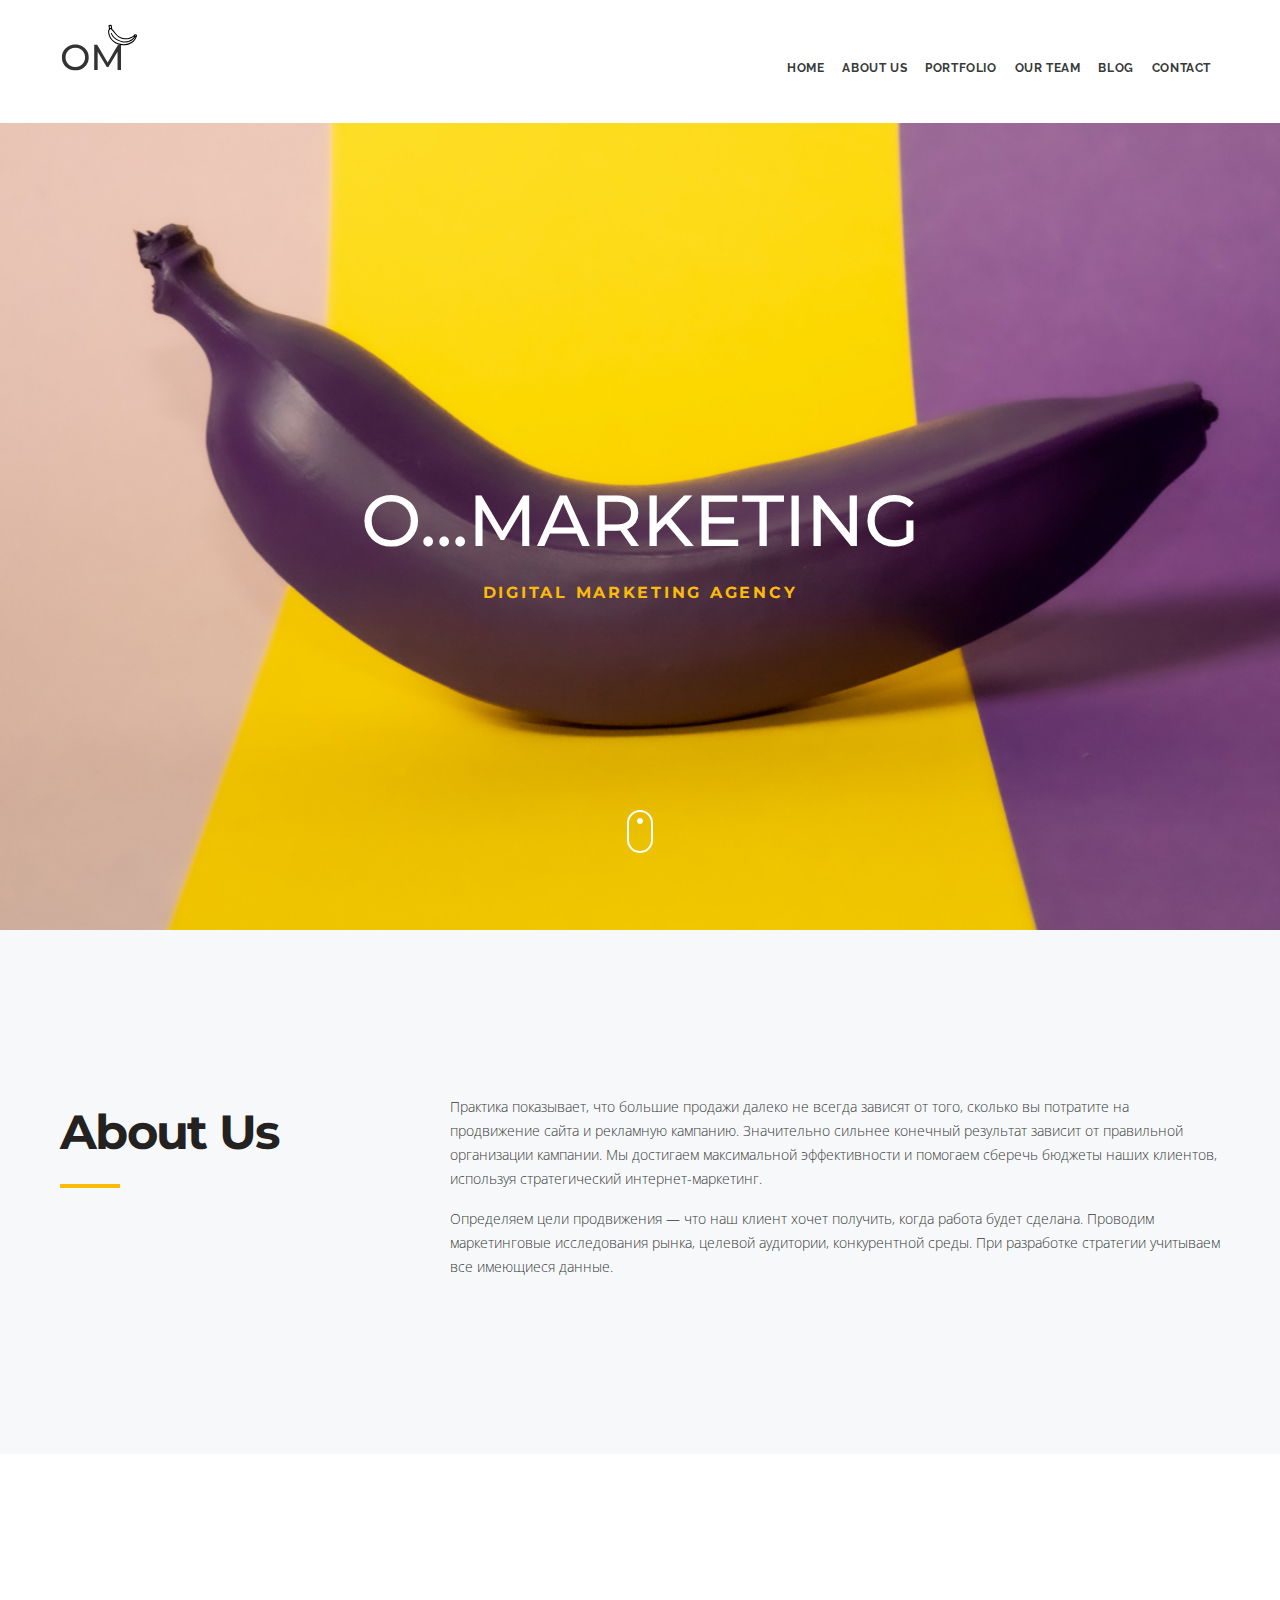
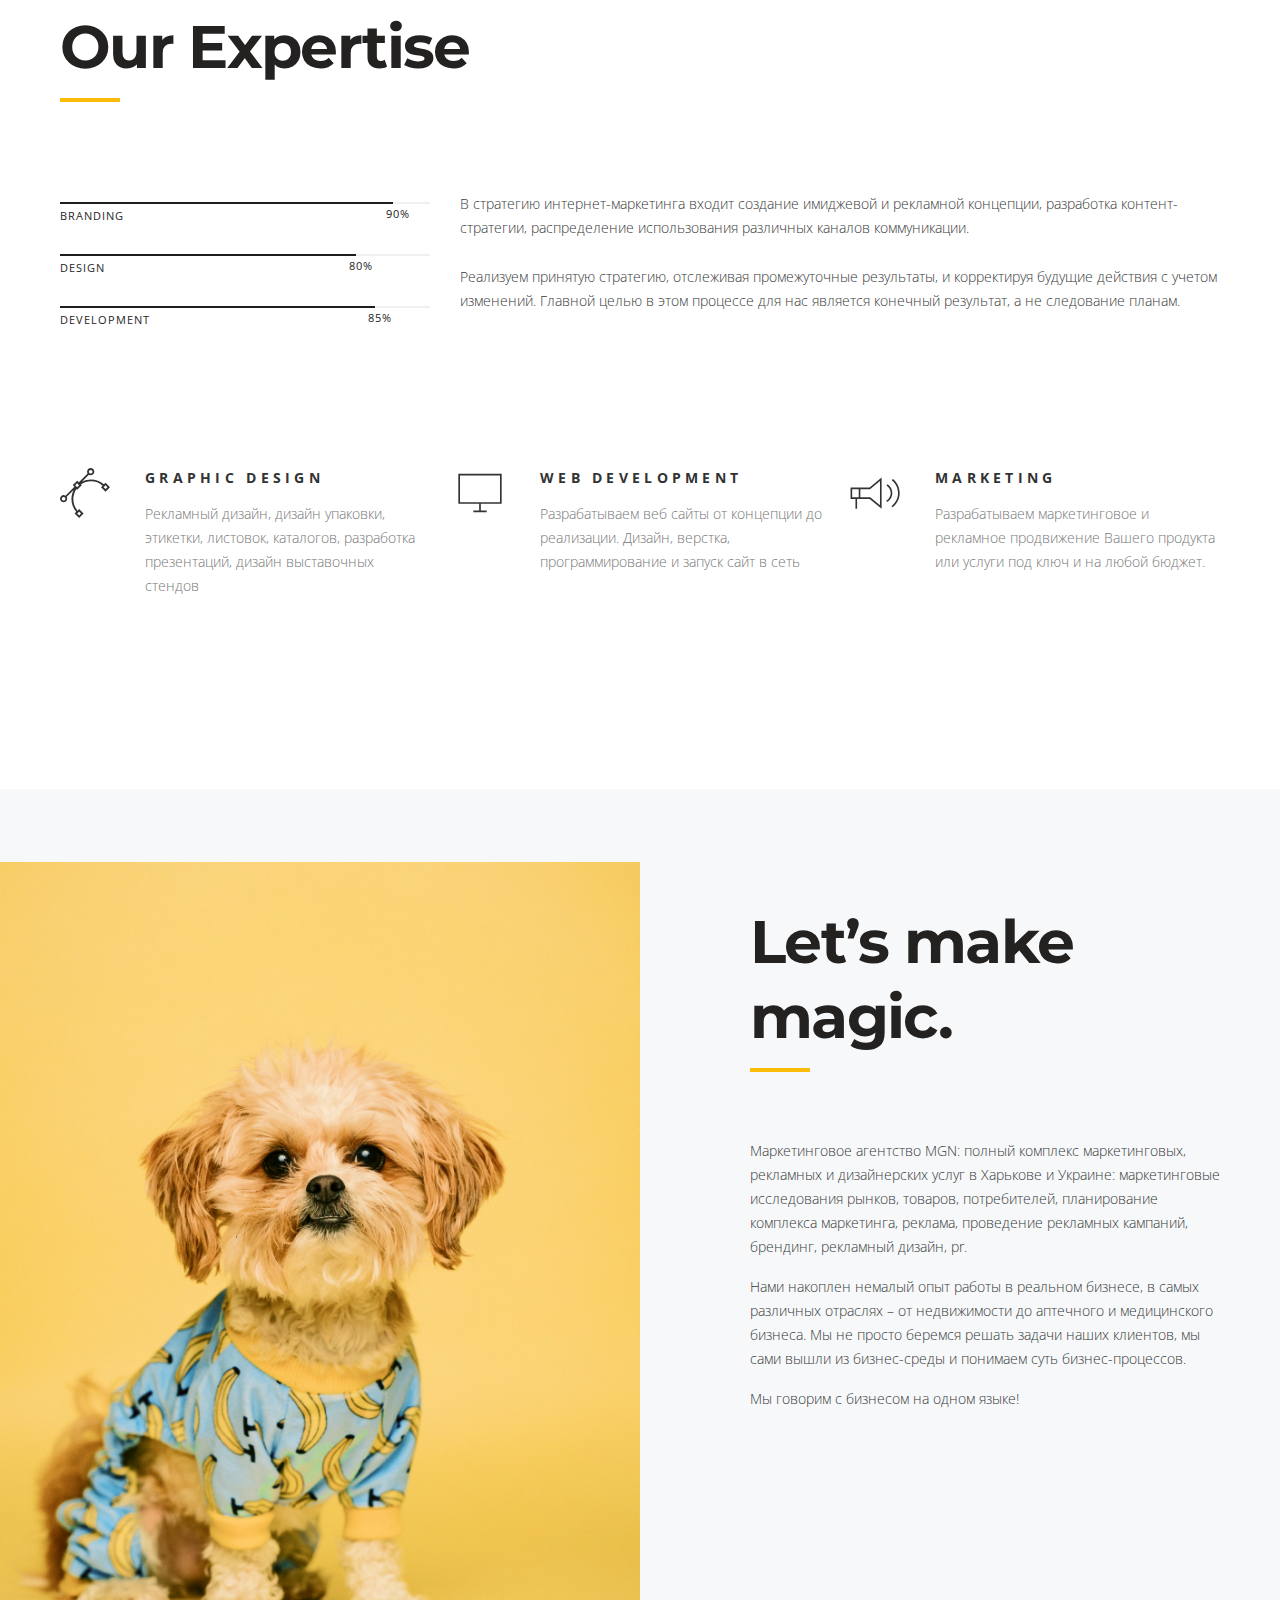
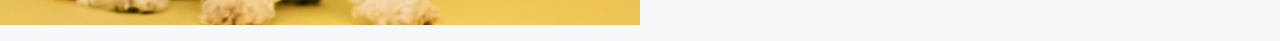
==== marketing/index.html @ 7a4dc0be "Marketing" ====
<!DOCTYPE html>
<html lang="ru">

<head>
    <meta charset="UTF-8">
    <meta name="viewport" content="width=device-width, initial-scale=1.0">
    <title>Marketing</title>
    <link rel="preconnect" href="https://fonts.gstatic.com">
    <link
        href="https://fonts.googleapis.com/css2?family=Merriweather:ital,wght@1,300&family=Montserrat:wght@500;700&family=Open+Sans:wght@300;400&family=Raleway:wght@700&display=swap"
        rel="stylesheet">
    <link rel="stylesheet" href="css/my_reset.css">
    <link rel="stylesheet" href="css/style.css">
</head>

<body>

    <header class="header">
        <div class="header__top">
            <div class="container">
                <div class="header__top-inner">
                    <a class="logo" href="#">
                        <img class="logo__img" src="images/logo.svg" alt="Логотип">
                    </a>
                    <nav class="menu">
                        <ul class="menu__list">
                            <li class="menu__list-item">
                                <a class="menu__list-link" href="#">
                                    HOME
                                </a>
                            </li>
                            <li class="menu__list-item">
                                <a class="menu__list-link" href="#">
                                    ABOUT US
                                </a>
                            </li>
                            <li class="menu__list-item">
                                <a class="menu__list-link" href="#">
                                    PORTFOLIO
                                </a>
                            </li>
                            <li class="menu__list-item">
                                <a class="menu__list-link" href="#">
                                    OUR TEAM
                                </a>
                            </li>
                            <li class="menu__list-item">
                                <a class="menu__list-link" href="#">
                                    BLOG
                                </a>
                            </li>
                            <li class="menu__list-item">
                                <a class="menu__list-link" href="#">
                                    CONTACT
                                </a>
                            </li>
                        </ul>
                    </nav>
                </div>
            </div>
        </div>
        <div class="header__content">
            <div class="container">
                <div class="header__content-inner">
                    <h1 class="header__title">
                        O...MARKETING
                    </h1>
                    <h4 class="header__subtitle">
                        DIGITAL MARKETING AGENCY
                    </h4>
                    <a class="header__icon" href="#">
                        <img src="images/mouse.svg" alt="mouse icon">
                    </a>
                </div>
            </div>
        </div>
    </header>

    <section class="about">
        <div class="container">
            <div class="about__inner">
                <h2 class="about__title title">About Us</h2>
                <div class="about__text">
                    <p>
                        Практика показывает, что большие продажи далеко не всегда зависят от того, сколько вы потратите
                        на продвижение сайта и рекламную кампанию. Значительно сильнее конечный результат зависит от
                        правильной организации кампании. Мы достигаем максимальной эффективности и помогаем сберечь
                        бюджеты наших клиентов, используя стратегический интернет-маркетинг.
                    </p>
                    <p>
                        Определяем цели продвижения — что наш клиент хочет получить, когда работа будет сделана.
                        Проводим маркетинговые исследования рынка, целевой аудитории, конкурентной среды. При разработке
                        стратегии учитываем все имеющиеся данные.
                    </p>
                </div>
            </div>
        </div>
    </section>


    <section class="expertise">
        <div class="container">
            <h2 class="title expertise__title">Our Expertise</h2>
            <div class="expertise__inner">
                <div class="expertise__info">
                    <div class="expertise__info-item">
                        BRANDING
                        <span style="width: calc(100% - 90%);">90%</span>
                    </div>
                    <div class="expertise__info-item">
                        DESIGN
                        <span style="width: calc(100% - 80%);">80%</span>
                    </div>
                    <div class="expertise__info-item">
                        DEVELOPMENT
                        <span style="width: calc(100% - 85%);">85%</span>
                    </div>
                </div>
                <div class="expertise__text">
                    <p>
                        В стратегию интернет-маркетинга входит создание имиджевой и рекламной концепции, разработка
                        контент-стратегии, распределение использования различных каналов коммуникации.
                    </p>
                    <p>
                        Реализуем принятую стратегию, отслеживая промежуточные результаты, и корректируя будущие
                        действия с учетом изменений. Главной целью в этом процессе для нас является конечный результат,
                        а не следование планам.
                    </p>
                </div>
            </div>

            <div class="expertise__items">
                <div class="expertise__item expertise__item--shape">
                    <h4 class="expertise__item-title">
                        GRAPHIC DESIGN
                    </h4>
                    <p class="expertise__item-text">
                        Рекламный дизайн, дизайн упаковки, этикетки, листовок, каталогов, разработка презентаций, дизайн
                        выставочных стендов
                    </p>
                </div>
                <div class="expertise__item expertise__item--monitor">
                    <h4 class="expertise__item-title">
                        WEB DEVELOPMENT
                    </h4>
                    <p class="expertise__item-text">
                        Разрабатываем веб сайты от концепции до реализации. Дизайн, верстка, программирование и запуск
                        сайт в сеть
                    </p>
                </div>
                <div class="expertise__item expertise__item--speaker">
                    <h4 class="expertise__item-title">
                        MARKETING
                    </h4>
                    <p class="expertise__item-text">
                        Разрабатываем маркетинговое и рекламное продвижение Вашего продукта или услуги под ключ и на
                        любой бюджет.
                    </p>
                </div>
            </div>
        </div>
    </section>

    <section class="magic">
        <div class="container">
            <div class="magic__inner">
                <h2 class="title magic__title">Let’s make magic.</h2>
                <div class="magic__text">
                    <p>
                        Маркетинговое агентство MGN: полный комплекс маркетинговых, рекламных и дизайнерских услуг в
                        Харькове и Украине: маркетинговые исследования рынков, товаров, потребителей, планирование
                        комплекса маркетинга, реклама, проведение рекламных кампаний, брендинг, рекламный дизайн, pr.

                    </p>
                    <p>
                        Нами накоплен немалый опыт работы в реальном бизнесе, в самых различных отраслях – от
                        недвижимости до аптечного и медицинского бизнеса. Мы не просто беремся решать задачи наших
                        клиентов, мы сами вышли из бизнес-среды и понимаем суть бизнес-процессов.
                    </p>
                    <p>
                        Мы говорим с бизнесом на одном языке!
                    </p>
                </div>
            </div>
        </div>
    </section>

    <script src="js/main.js"></script>
</body>

</html>
---- marketing/css/style.css ----
body {
    /* font-family: 'Merriweather', serif;
    font-family: 'Montserrat', sans-serif; */
    /* font-family: 'Raleway', sans-serif; */
    font-family: 'Open Sans', sans-serif;
    font-weight: 300;
    font-size: 14px;
    line-height: 24px;
    font-style: normal;
    color: #373A39;

}

.container {
    max-width: 1190px;
    padding: 15px;
    margin: 0 auto;
}

.title {
    font-family: 'Montserrat', sans-serif;
    font-size: 60px;
    line-height: 75px;
    font-weight: 700;
    letter-spacing: -1.65px;
    color: #242121;
    padding-bottom: 18px;
    align-self: flex-start;
    position: relative;
}

.title:after {
    content: "";
    position: absolute;
    width: 60px;
    height: 4px;
    background-color: #fcbb08;
    bottom: 0;
    left: 0;
}

.header__top-inner {
    display: flex;
    justify-content: space-between;
    align-items: flex-end;
    padding-bottom: 29px;
}

.menu__list {
    display: flex;
}

.menu__list-link+.menu__list-link {
    margin-left: 32px;
}

.menu__list-link {
    padding: 0 9px 9px;
    font-size: 12px;
    line-height: 14px;
    font-weight: 700;
    letter-spacing: 0.6px;
    text-transform: uppercase;
    text-decoration: none;
    color: #373A39;
    font-family: 'Raleway', sans-serif;
    border-bottom: 1px solid transparent;
    transition: border 0.5s linear;
}

.menu__list-link:hover {
    border-bottom: 1px solid #FCBB08;
}

.header__content {
    background-image: url('../images/header-bg.jpg');
    background-repeat: no-repeat;
    background-position: center;
    background-size: cover;
}

.header__content-inner {
    display: flex;
    flex-direction: column;
    align-items: center;
    justify-content: space-between;
    min-height: calc(100vh - 123px);
}

.header__title {
    margin-top: auto;
    font-family: 'Montserrat', sans-serif;
    font-weight: 500;
    font-size: 72px;
    line-height: 88px;
    color: #fff;
    margin-bottom: 19px;
    padding-top: 130px;
}

.header__subtitle {
    margin-bottom: auto;
    font-family: 'Montserrat', sans-serif;
    font-weight: 700;
    font-size: 16px;
    line-height: 20px;
    letter-spacing: 2.74px;
    color: #FCBB08;
}

.header__icon {
    margin-bottom: 62px;
}

.about {
    background-color: #F6F8FA;
    padding: 150px 0 144px;
}

.about__title {
    font-size: 48px;
}

.about__inner {
    display: flex;
    justify-content: space-between;
}

.abot__text,
p {
    max-width: 770px;
    margin-bottom: 16px;
}

.expertise {
    padding: 140px 0 160px;
}

.expertise__title {
    margin-bottom: 90px;
}

.expertise__inner {
    display: flex;
    margin-bottom: 110px;
}

.expertise__info {
    width: 370px;
    margin-right: 30px;
    flex: none;
    margin-top: 10px;
}

.expertise__info-item {
    border-top: 2px solid #1d1d1d;
    padding: 2px 0 28px;
    text-transform: uppercase;
    font-weight: 400;
    font-size: 11px;
    line-height: 20px;
    letter-spacing: 1px;
    color: #1d1d1d;
    position: relative;
}

.expertise__info-item span {
    display: block;
    position: absolute;
    right: 0;
    top: 0;
    margin-right: 7px;
}

.expertise__info-item span:before {
    content: '';
    position: absolute;
    height: 2px;
    background-color: #f0f0f0;
    right: -7px;
    top: -2px;
    width: 100%;
}

.expertise__text p {
    margin-bottom: 25px;
}

.expertise__items {
    display: flex;
    justify-content: space-between;
}

.expertise__item {
    width: 370px;
    padding-left: 85px;
    position: relative;
}

.expertise__item::before {
    content: '';
    position: absolute;
    top: 0;
    left: 0;
    width: 50px;
    height: 50px;
}

.expertise__item-title {
    line-height: 20px;
    letter-spacing: 4.29px;
    color: #333;
    font-weight: 700;
    text-transform: uppercase;
    margin-bottom: 14px;
}

.expertise__item-text {
    color: #777777;
}

.expertise__item--shape:before {
    background-image: url('../images/shape.svg');
}

.expertise__item--monitor:before {
    background-image: url('../images/monitor.svg');
}

.expertise__item--speaker:before {
    background-image: url('../images/speaker.svg');
}

.magic {
    background-color: #f6f8fa;
    background-image: url('../images/magic.jpg');
    background-repeat: no-repeat;
    background-size: 50%;
    background-position: left 82%;
}

.magic__inner {
    max-width: 470px;
    margin-left: auto;
    padding: 100px 0 190px;
}

.magic__title {
    margin-bottom: 67px;
}

.magic__text {
    margin-bottom: 25px;
}
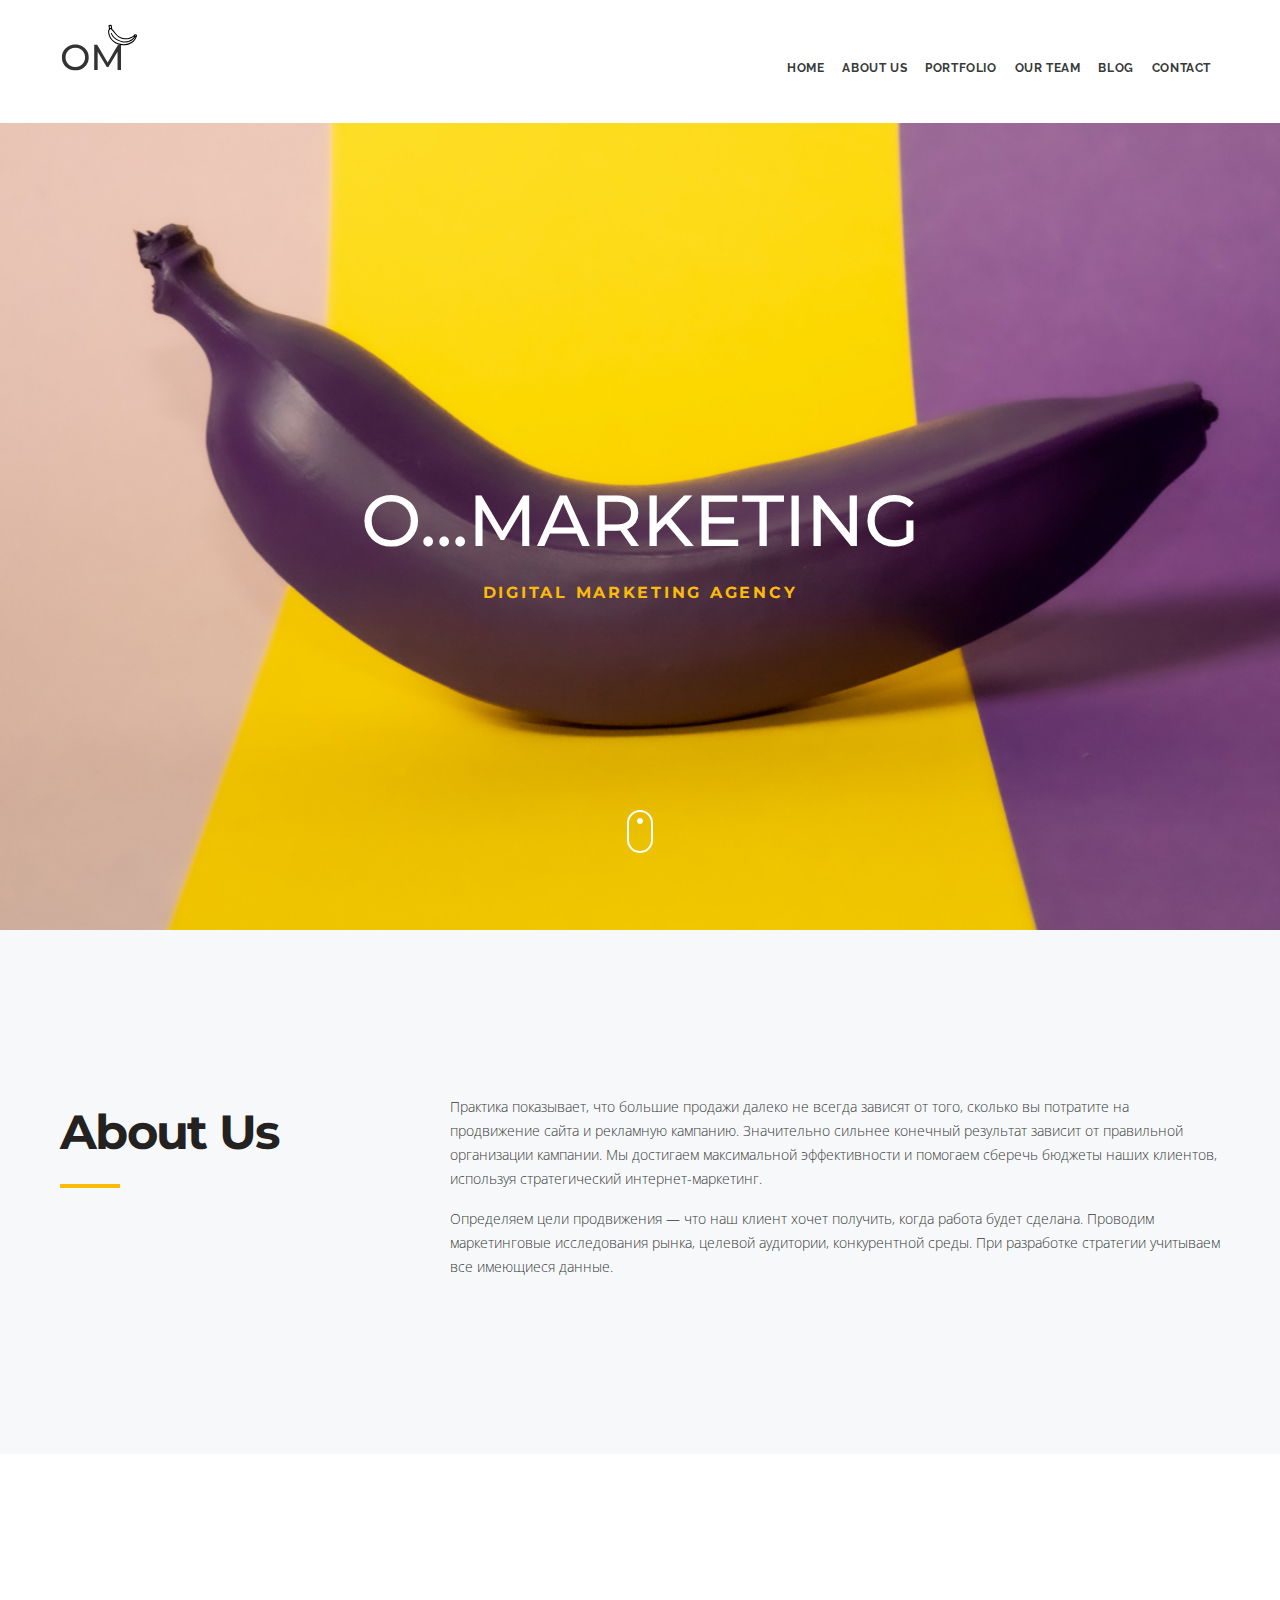
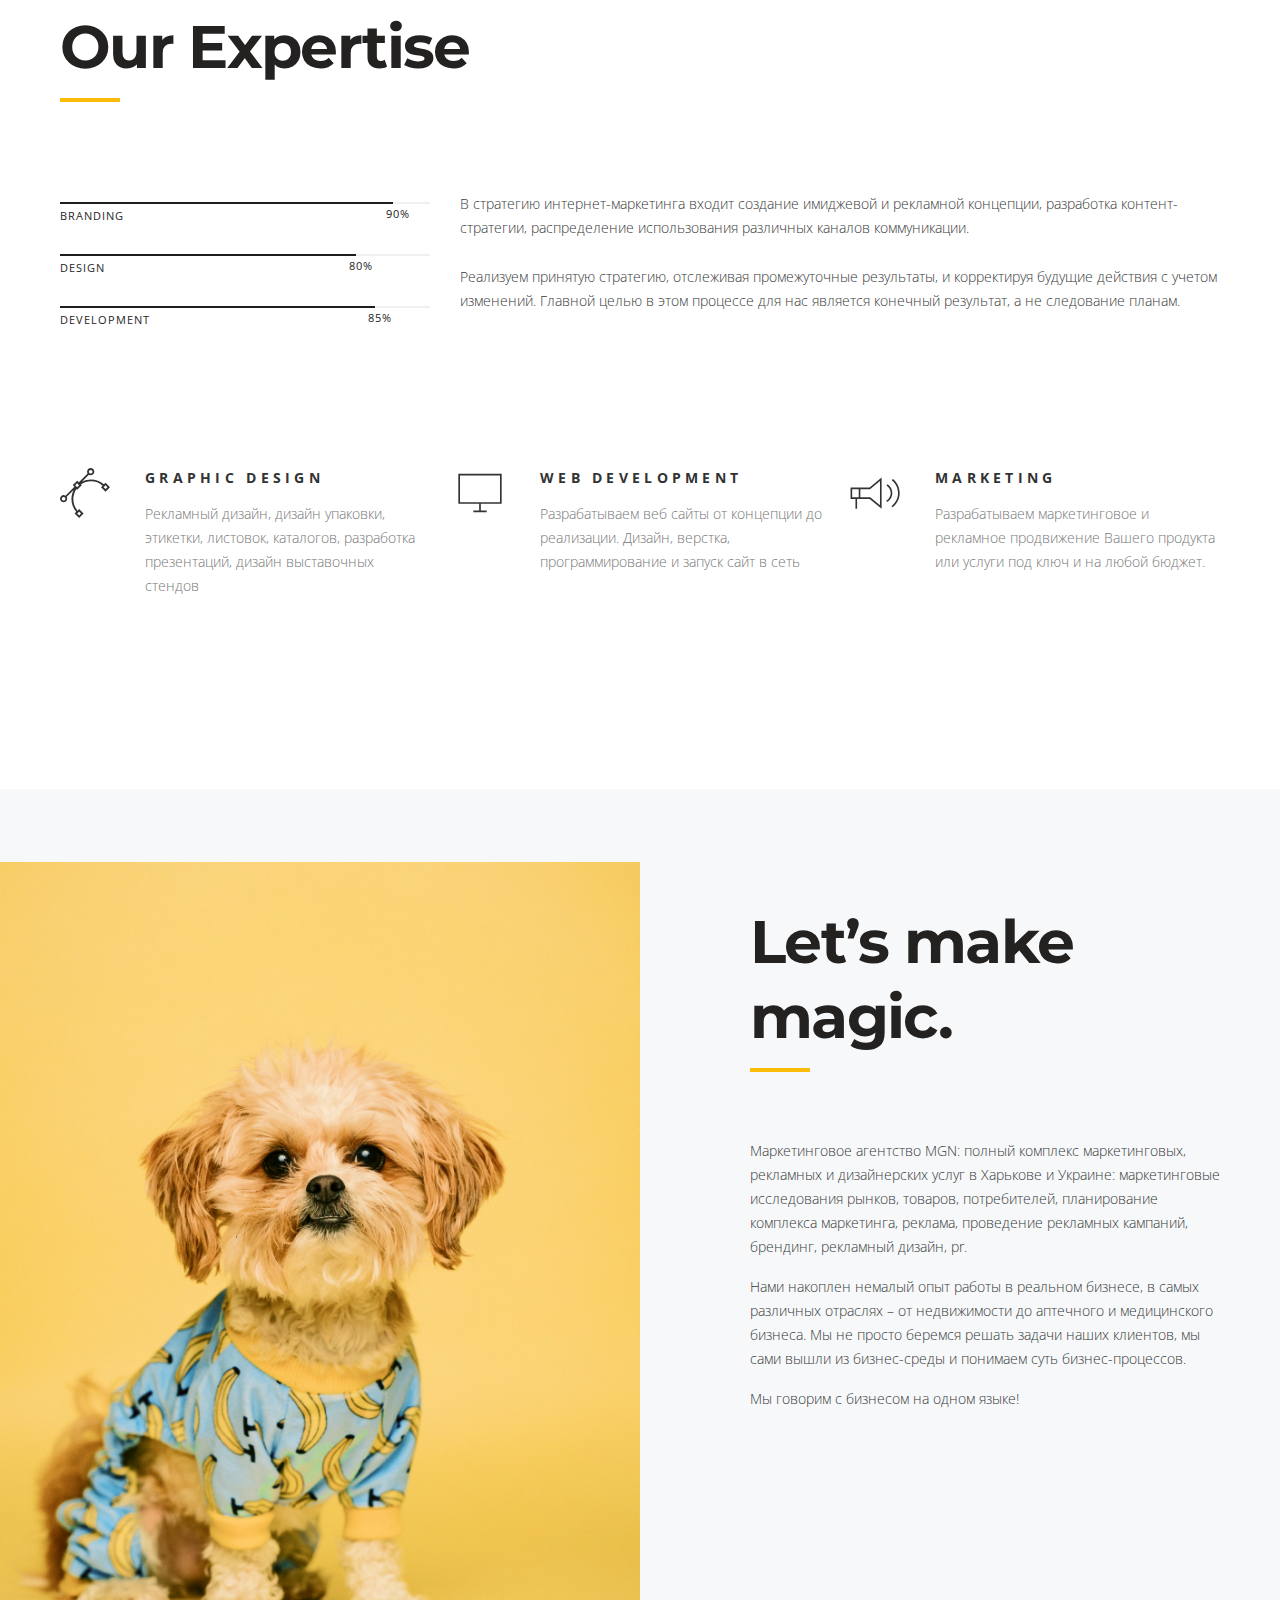
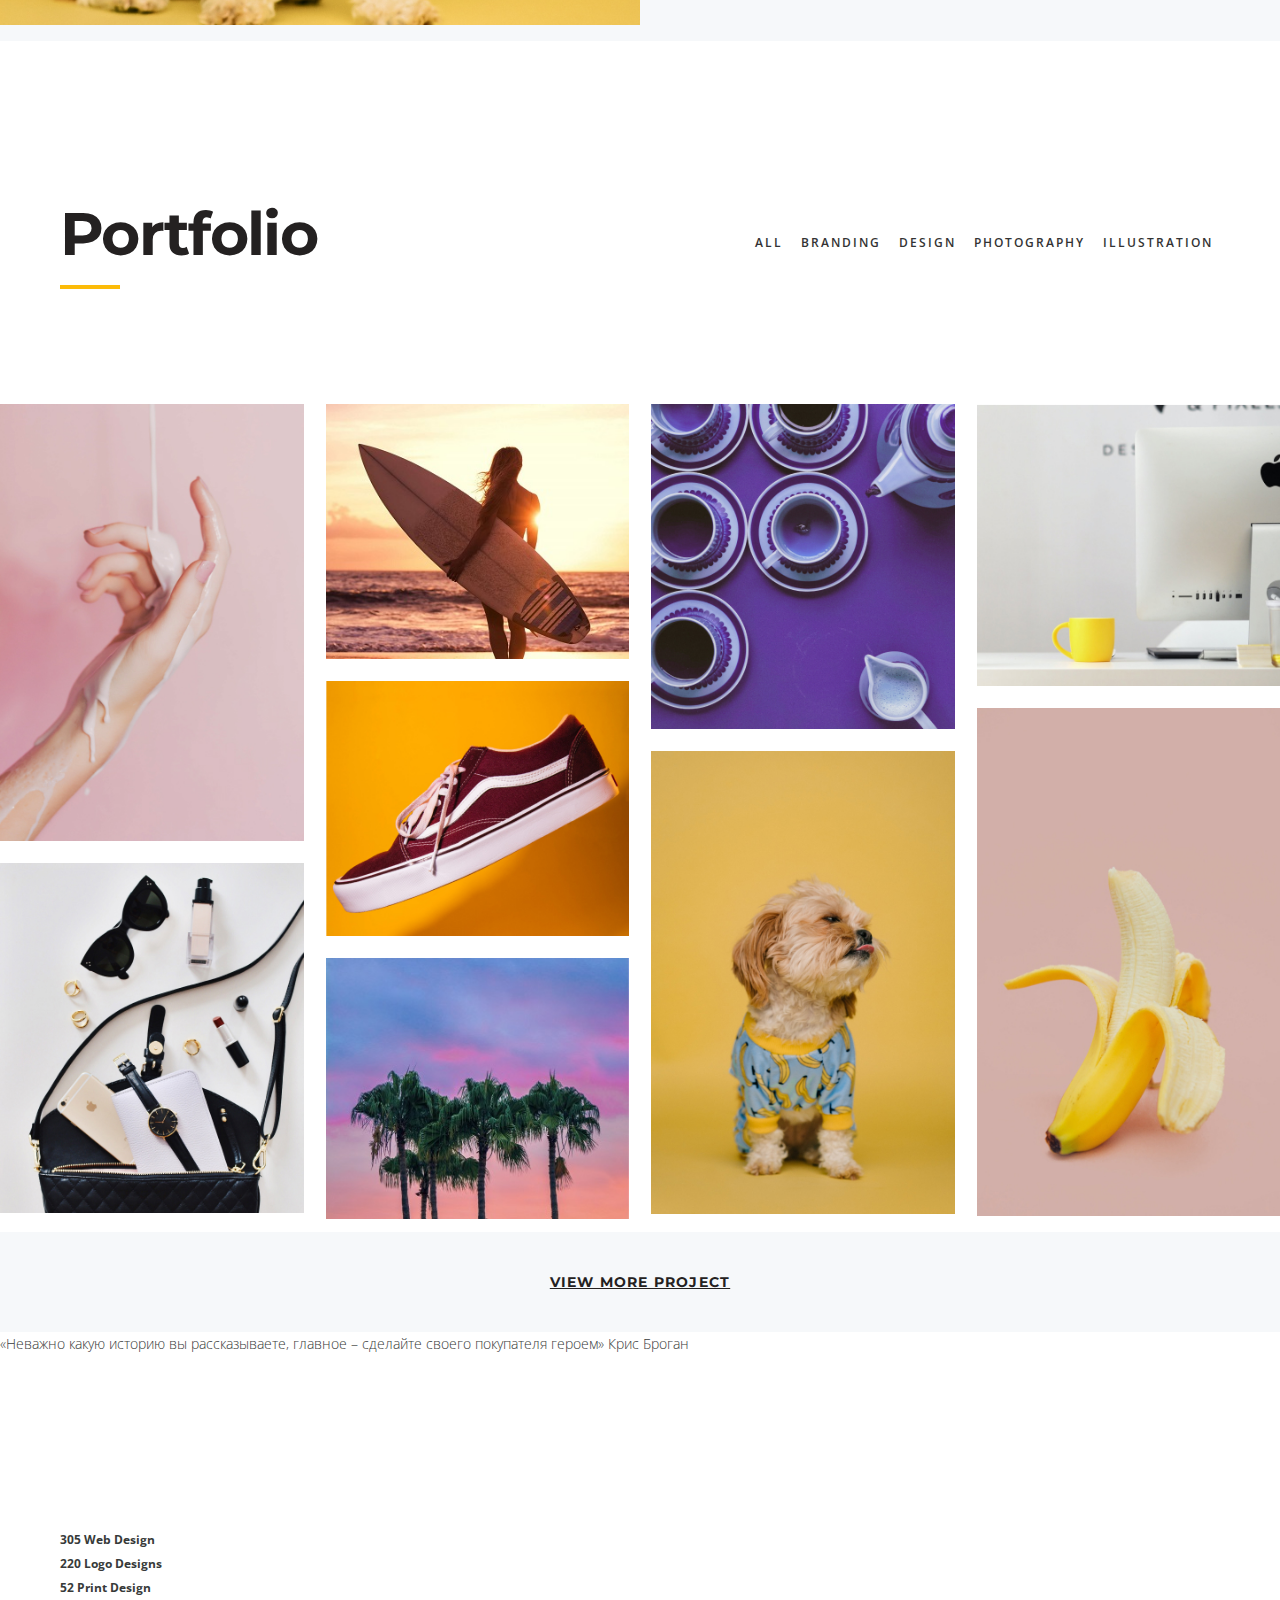
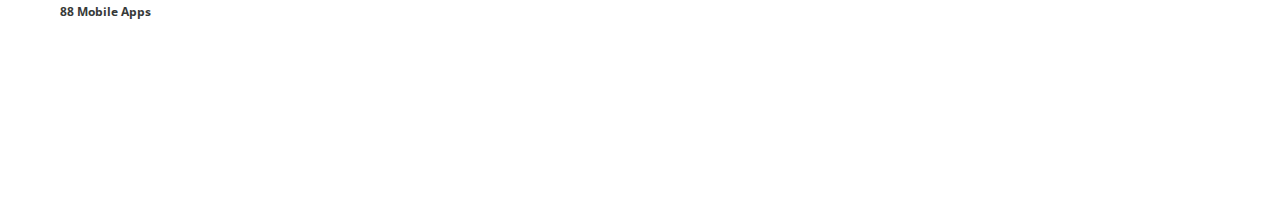
==== commit 1ac85c7d: "test" ====
--- a/marketing/index.html
+++ b/marketing/index.html
@@ -185,6 +185,88 @@
         </div>
     </section>
 
+    <section class="portfolio">
+        <div class="container">
+            <div class="portfolio__top">
+                <h2 class="title">Portfolio</h2>
+                <div class="portfolio__filter-btn">
+                    <button class="portfolio__btn">all</button>
+                    <button class="portfolio__btn">branding</button>
+                    <button class="portfolio__btn">design</button>
+                    <button class="portfolio__btn">photography</button>
+                    <button class="portfolio__btn">illustration</button>
+                </div>
+            </div>
+        </div>
+        <div class="portfolio__content">
+            <div class="portfolio__item">
+                <div class="portfolio__item">
+                    <img src="images/portfolio/1.jpg" alt="heand & milk">
+                </div>
+                <img src="images/portfolio/2.jpg" alt="style accesories">
+            </div>
+            <div class="portfolio__item">
+                <img src="images/portfolio/3.jpg" alt="serfig woman">
+            </div>
+            <div class="portfolio__item">
+                <img src="images/portfolio/4.jpg" alt="snikers">
+            </div>
+            <div class="portfolio__item">
+                <img src="images/portfolio/5.jpg" alt="palm trees>
+            </div>
+            <div class=" portfolio__item">
+                <img src="images/portfolio/6.jpg" alt="purple cups">
+            </div>
+            <div class="portfolio__item">
+                <img src="images/portfolio/7.jpg" alt="cute small dog">
+            </div>
+            <div class="portfolio__item">
+                <img src="images/portfolio/8.jpg" alt="yellow cup">
+            </div>
+            <div class="portfolio__item">
+                <img src="images/portfolio/9.jpg" alt="banana">
+            </div>
+        </div>
+        <a class="portfolio__add" href="#">
+            view more project
+        </a>
+        <blockquote class="blockquote">
+            «Неважно какую историю вы рассказываете, главное – сделайте своего покупателя героем»
+            <span class="blockquote__autor">Крис Броган</span>
+        </blockquote>
+        <div class="portfolio__video">
+            <a class="portfolio__video-link" href="#">
+                <span class="portfolio__play-icon">
+                    <svg>
+                        <path fill-rule="evenodd" clip-rule="evenodd"
+                            d="M3.04809 5.31272L48.8267 32.0164L3.04809 58.7201V5.31272ZM0 0.00285937V64.0271L54.8771 32.0136L0 0V0.00285937Z"
+                            fill="white" />
+                    </svg>
+                </span>
+            </a>
+        </div>
+       <div class="container">
+            <div class="portfolio__numbers">
+                <h5 class="porftfolio__numbers-item">
+                    305
+                    <span>Web Design</span>
+                </h5>
+                <h5 class="porftfolio__numbers-item">
+                    220
+                    <span>Logo Designs</span>
+                </h5>
+                <h5 class="porftfolio__numbers-item">
+                    52
+                    <span>Print Design</span>
+                </h5>
+                <h5 class="porftfolio__numbers-item">
+                    88
+                    <span>Mobile Apps</span>
+                </h5>
+            </div>
+       </div>
+    </section>
+
     <script src="js/main.js"></script>
 </body>
 
--- a/marketing/css/style.css
+++ b/marketing/css/style.css
@@ -1,7 +1,4 @@
 body {
-    /* font-family: 'Merriweather', serif;
-    font-family: 'Montserrat', sans-serif; */
-    /* font-family: 'Raleway', sans-serif; */
     font-family: 'Open Sans', sans-serif;
     font-weight: 300;
     font-size: 14px;
@@ -251,4 +248,56 @@
 
 .magic__text {
     margin-bottom: 25px;
+}
+
+.portfolio {
+    padding: 140px 0 165px;
+}
+
+.portfolio__top {
+    display: flex;
+    justify-content: space-between;
+    align-items: center;
+    margin-bottom: 100px;
+}
+
+.portfolio__btn {
+    font-weight: 600;
+    font-size: 12px;
+    letter-spacing: 2px;
+    color: #333333;
+    background-color: transparent;
+    text-transform: uppercase;
+    border: 1px solid transparent;
+    transition: border-color 0.4s linear;
+}
+
+.portfolio__btn:hover {
+    border-bottom: 1px solid #FCBB08;
+}
+
+.portfolio__content {
+    column-count: 4;
+    column-gap: 22px;
+}
+
+.portfolio__item {
+    margin-bottom: 22px;
+}
+
+.portfolio__item img {
+    width: 100%;
+}
+
+.portfolio__add {
+    display: block;
+    font-family: 'Montserrat', sans-serif;
+    font-weight: 700;
+    line-height: 17px;
+    letter-spacing: 1.2px;
+    color: #242121;
+    text-align: center;
+    text-transform: uppercase;
+    padding: 42px 15px 41px;
+    background-color: #f6f8fa;
 }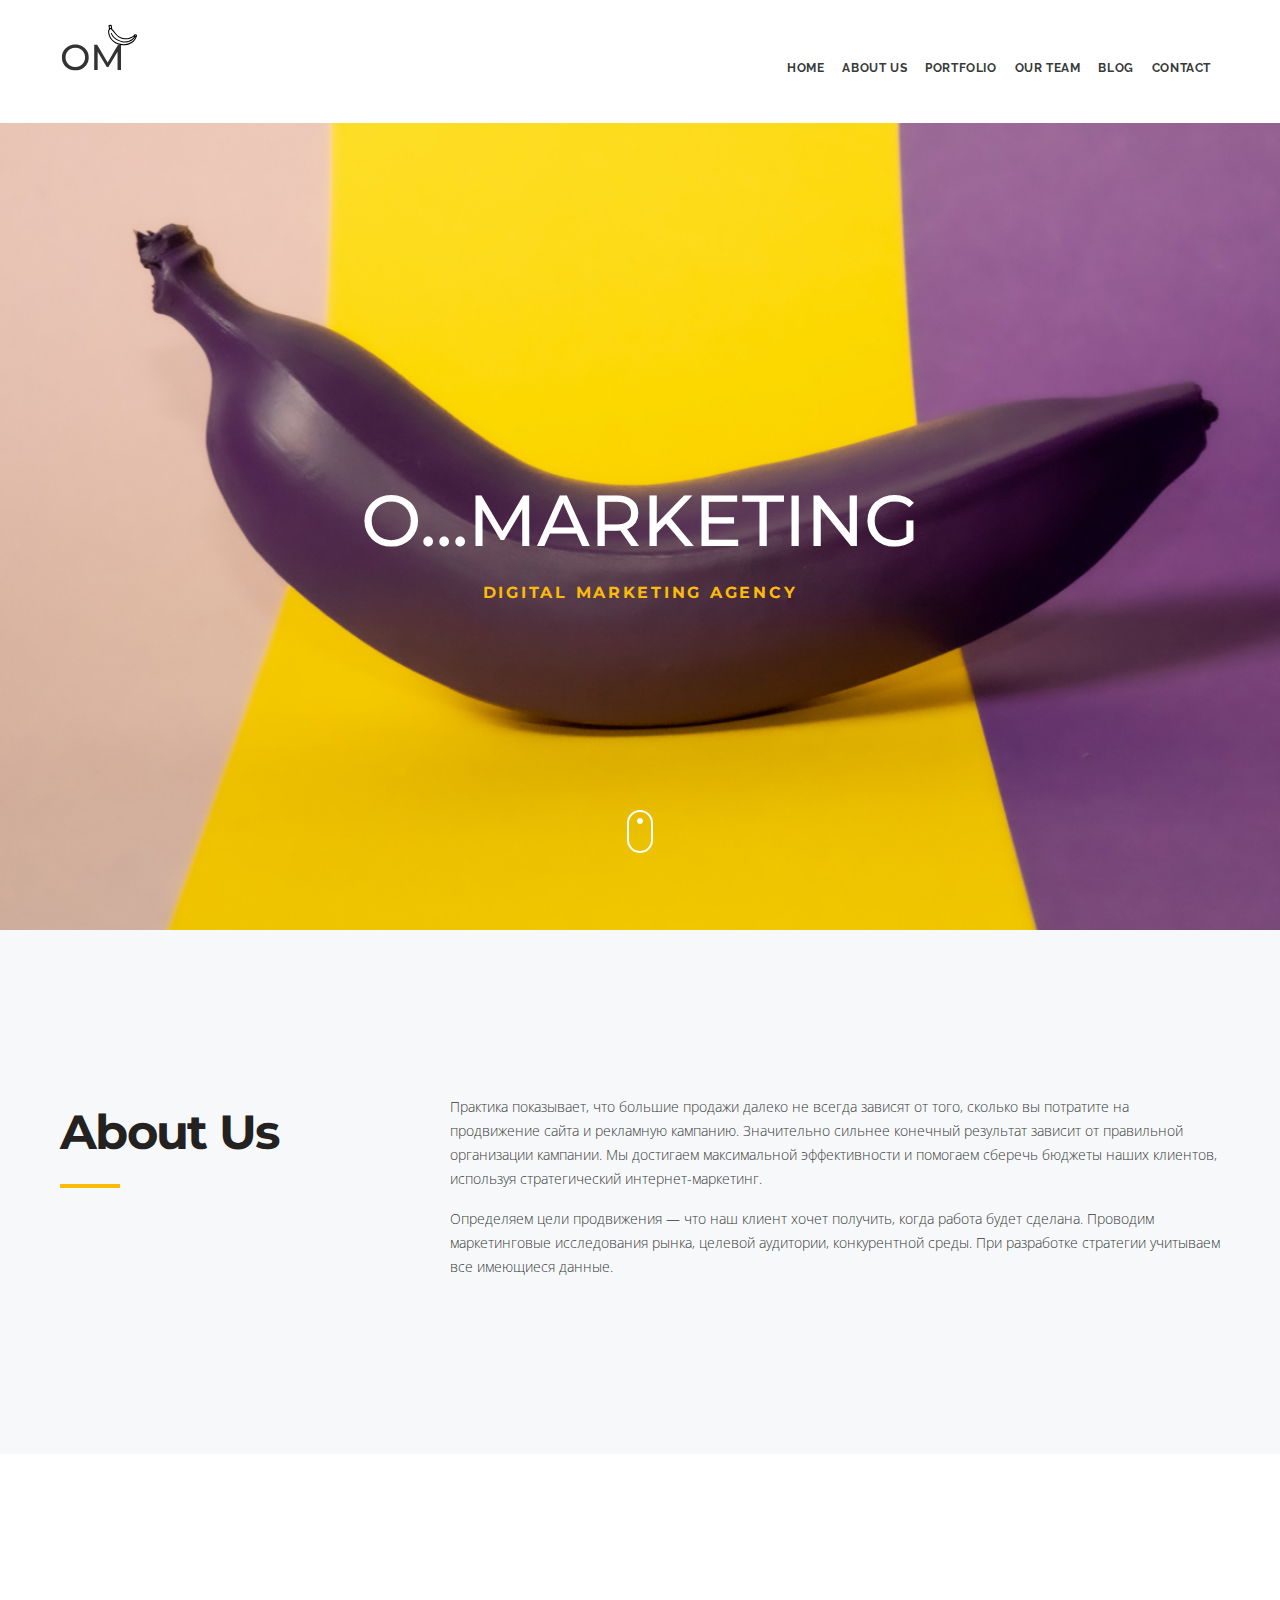
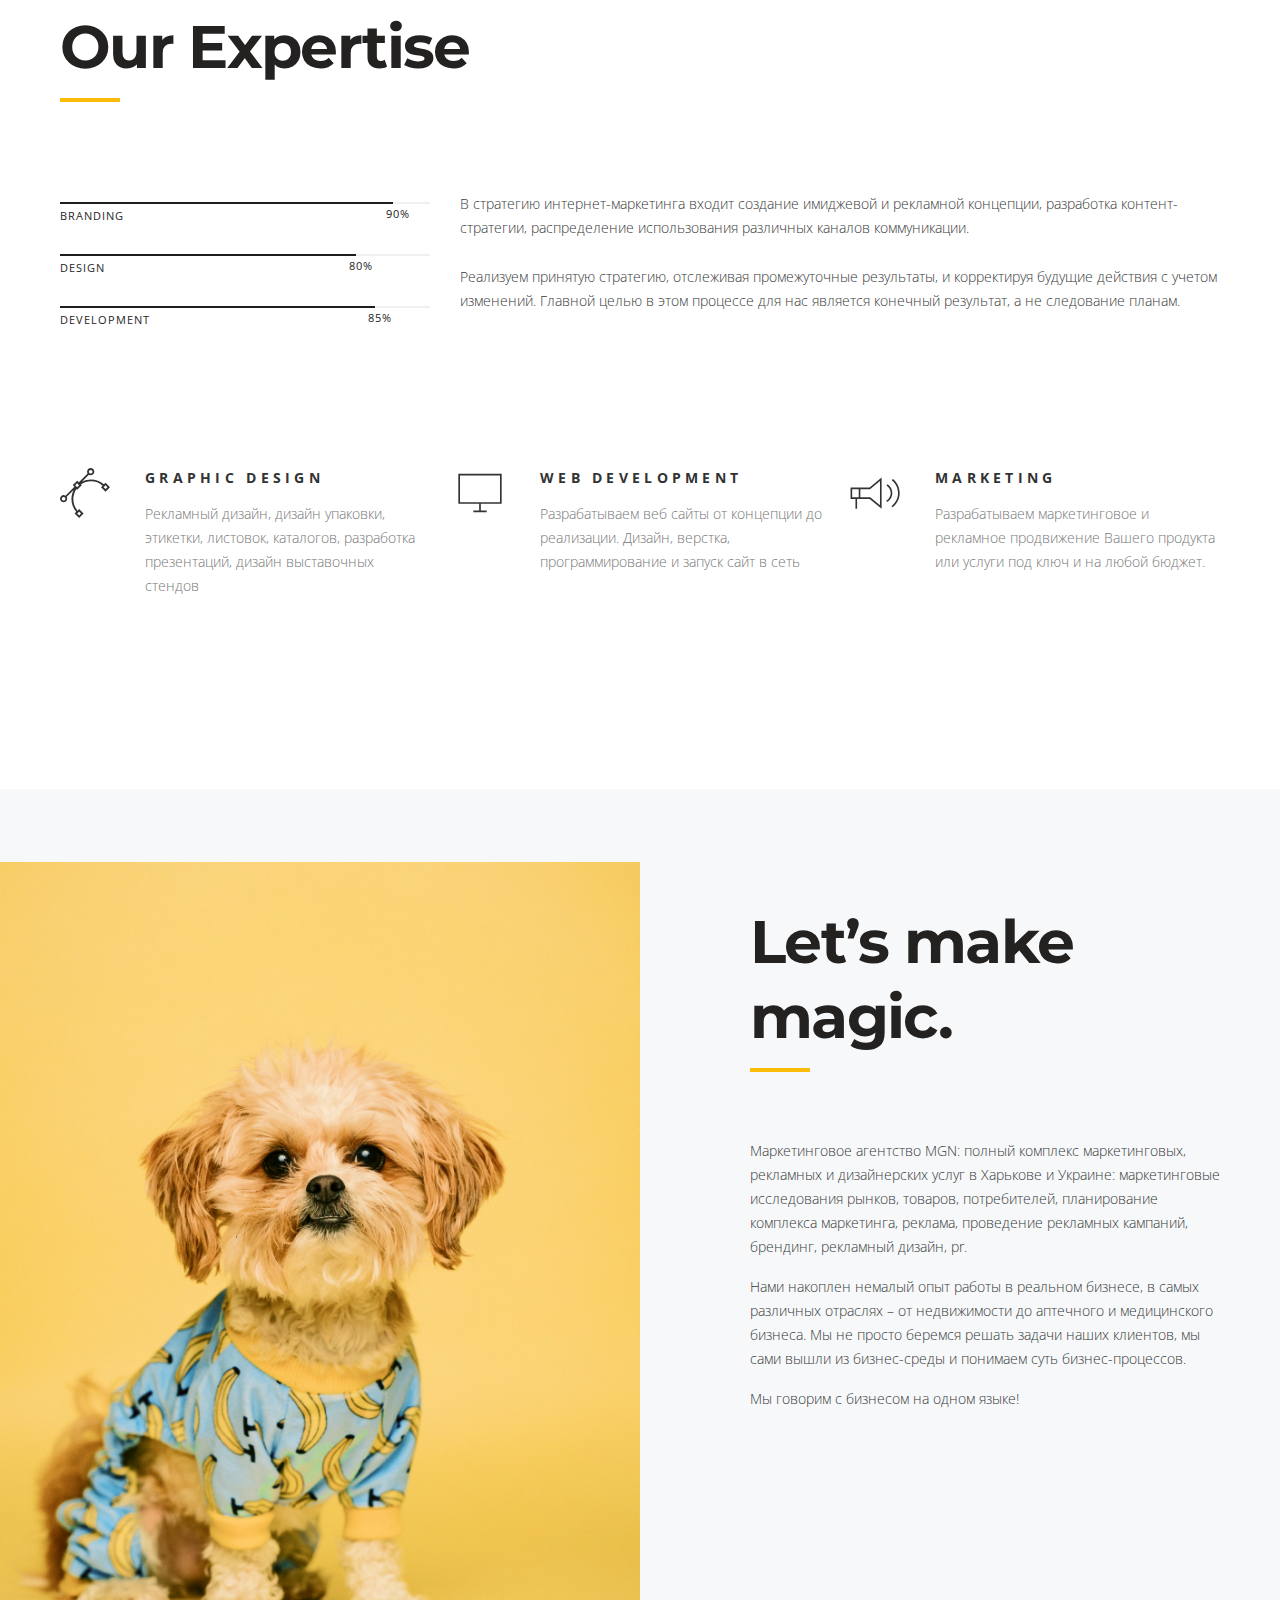
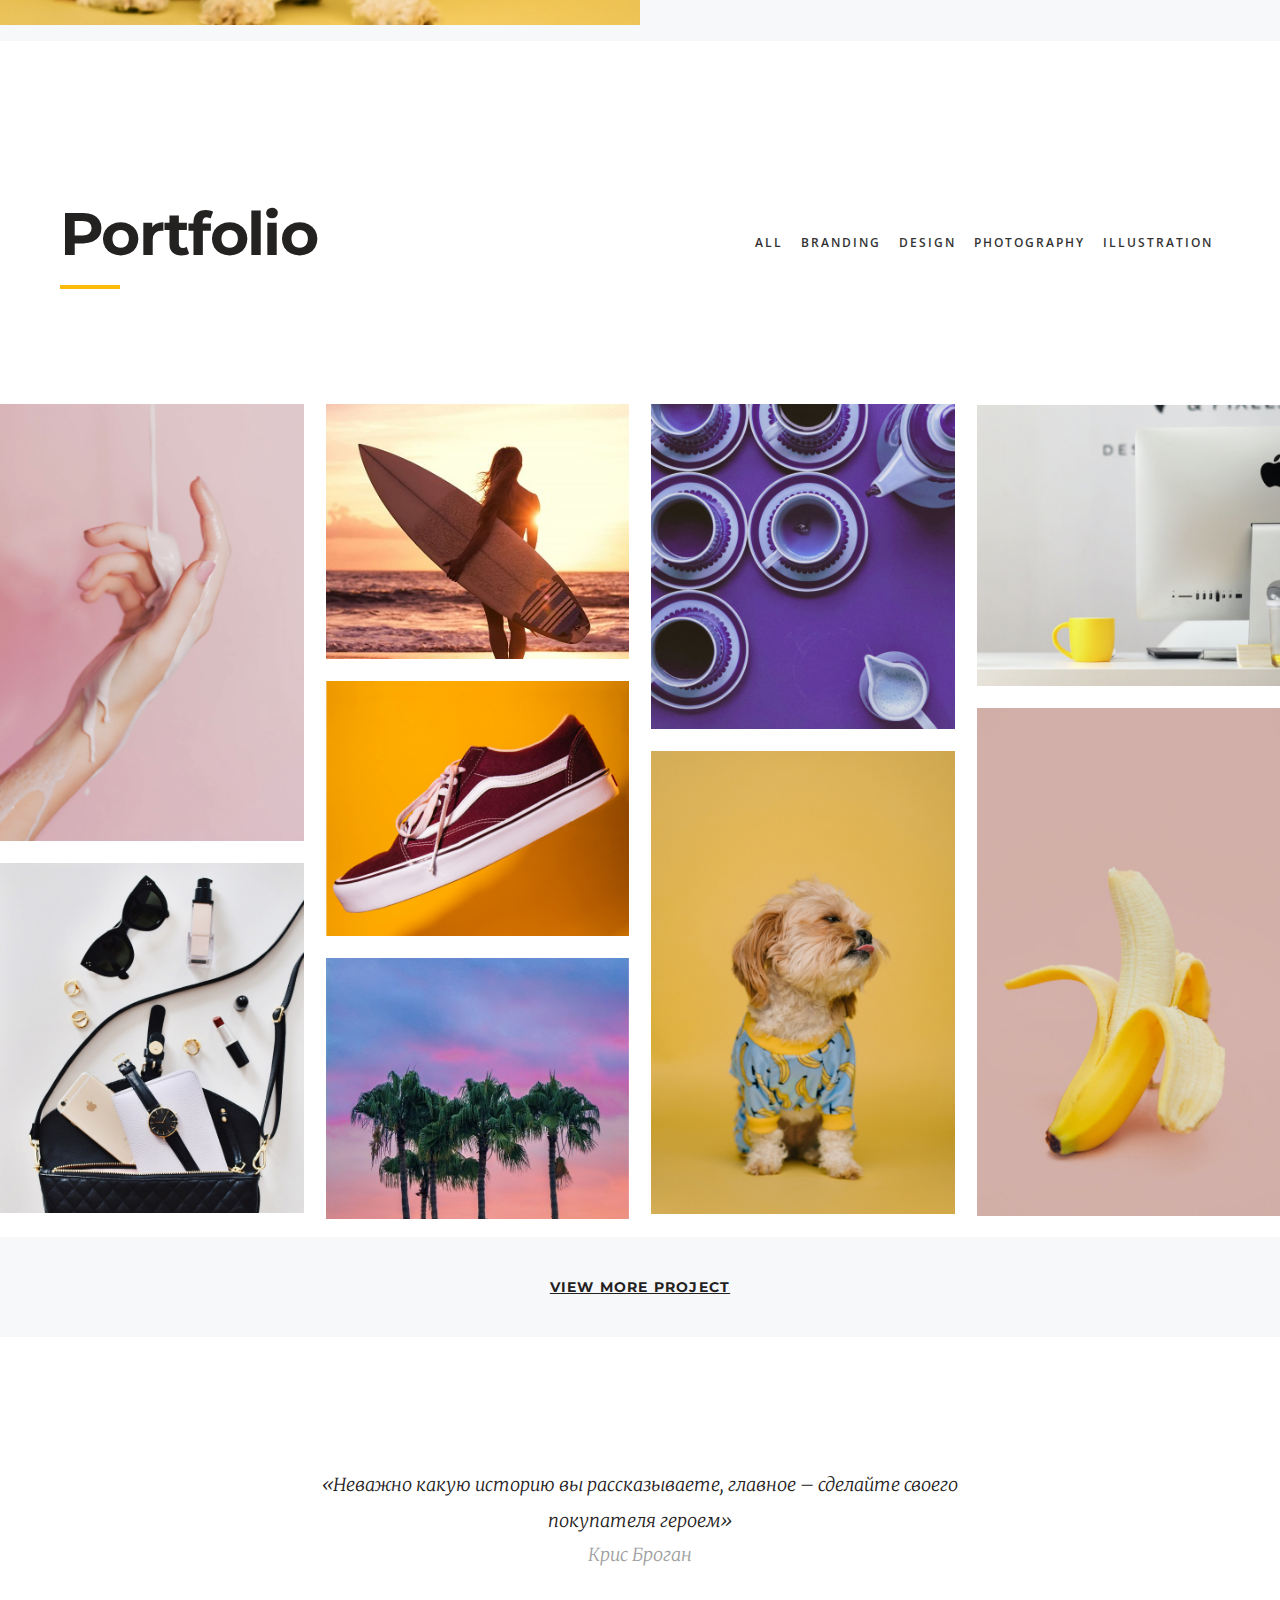
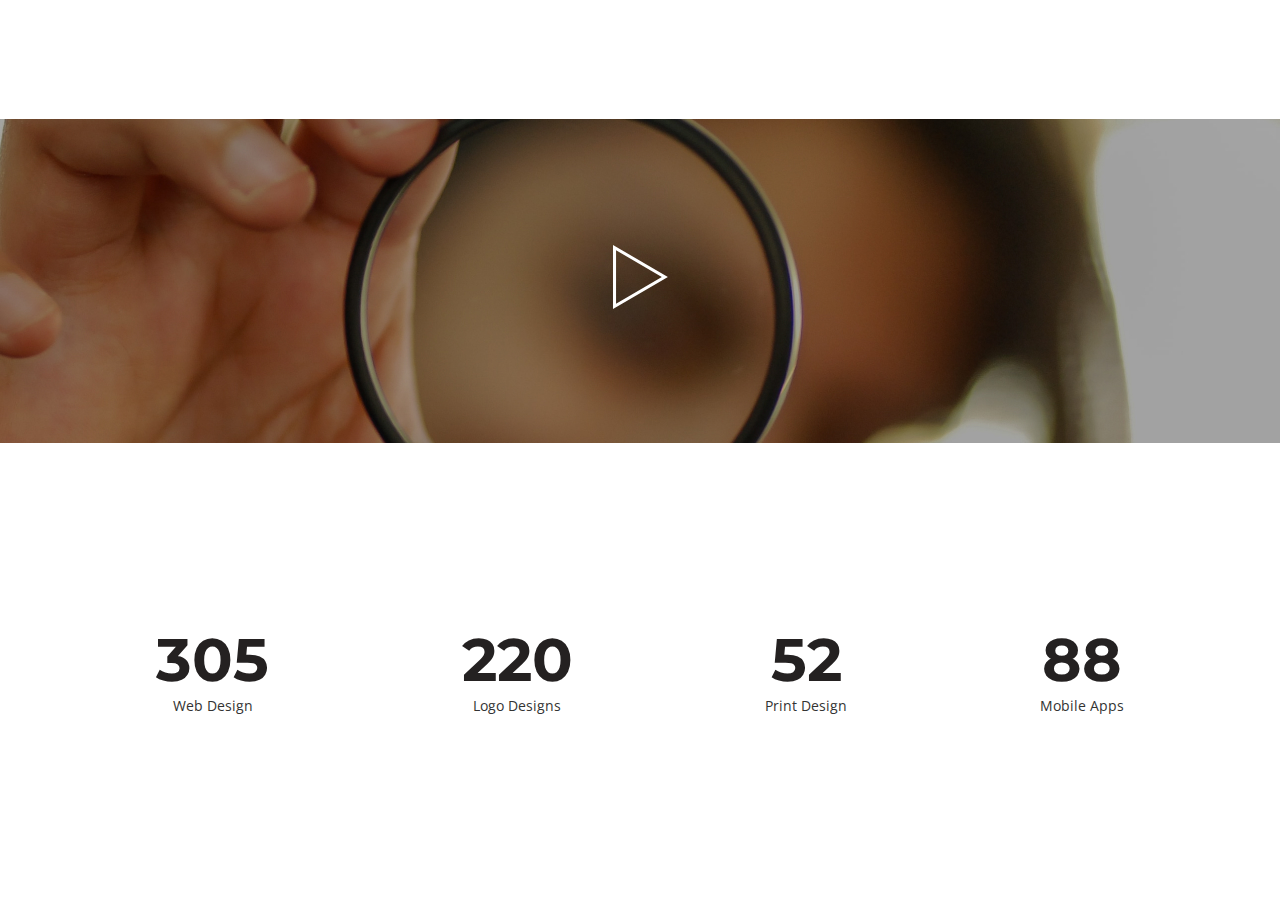
==== commit 7bb3bb4e: "test" ====
--- a/marketing/index.html
+++ b/marketing/index.html
@@ -190,40 +190,40 @@
             <div class="portfolio__top">
                 <h2 class="title">Portfolio</h2>
                 <div class="portfolio__filter-btn">
-                    <button class="portfolio__btn">all</button>
-                    <button class="portfolio__btn">branding</button>
-                    <button class="portfolio__btn">design</button>
-                    <button class="portfolio__btn">photography</button>
-                    <button class="portfolio__btn">illustration</button>
+                    <button class="portfolio__btn" data-filter="all">all</button>
+                    <button class="portfolio__btn" data-filter=".category-br">branding</button>
+                    <button class="portfolio__btn" data-filter=".category-dg">design</button>
+                    <button class="portfolio__btn" data-filter=".category-ph">photography</button>
+                    <button class="portfolio__btn" data-filter=".category-ill">illustration</button>
                 </div>
             </div>
         </div>
         <div class="portfolio__content">
-            <div class="portfolio__item">
-                <div class="portfolio__item">
-                    <img src="images/portfolio/1.jpg" alt="heand & milk">
-                </div>
-                <img src="images/portfolio/2.jpg" alt="style accesories">
-            </div>
-            <div class="portfolio__item">
+            <div class="portfolio__item mix category-dg" data-order="1">
+                <img src="images/portfolio/1.jpg" alt="heand & milk">
+            </div>
+            <div class="portfolio__item mix category-br" data-order="2">
+                <img src="images/portfolio/2.jpg" alt="acessories">
+            </div>
+            <div class="portfolio__item mix category-ph" data-order="3">
                 <img src="images/portfolio/3.jpg" alt="serfig woman">
             </div>
-            <div class="portfolio__item">
+            <div class="portfolio__item mix category-dg" data-order="4">
                 <img src="images/portfolio/4.jpg" alt="snikers">
             </div>
-            <div class="portfolio__item">
-                <img src="images/portfolio/5.jpg" alt="palm trees>
-            </div>
-            <div class=" portfolio__item">
+            <div class="portfolio__item mix category-ph" data-order="5">
+                <img src="images/portfolio/5.jpg" alt="palm trees">
+            </div>
+            <div class="portfolio__item mix category-dg" data-order="6">
                 <img src="images/portfolio/6.jpg" alt="purple cups">
             </div>
-            <div class="portfolio__item">
+            <div class="portfolio__item mix category-br" data-order="7">
                 <img src="images/portfolio/7.jpg" alt="cute small dog">
             </div>
-            <div class="portfolio__item">
+            <div class="portfolio__item mix category-ill" data-order="8">
                 <img src="images/portfolio/8.jpg" alt="yellow cup">
             </div>
-            <div class="portfolio__item">
+            <div class="portfolio__item mix category-ph" data-order="9">
                 <img src="images/portfolio/9.jpg" alt="banana">
             </div>
         </div>
@@ -236,16 +236,14 @@
         </blockquote>
         <div class="portfolio__video">
             <a class="portfolio__video-link" href="#">
-                <span class="portfolio__play-icon">
-                    <svg>
-                        <path fill-rule="evenodd" clip-rule="evenodd"
-                            d="M3.04809 5.31272L48.8267 32.0164L3.04809 58.7201V5.31272ZM0 0.00285937V64.0271L54.8771 32.0136L0 0V0.00285937Z"
-                            fill="white" />
-                    </svg>
-                </span>
+                <svg width="55" height="65">
+                    <path fill-rule="evenodd" clip-rule="evenodd"
+                        d="M3.04809 5.31272L48.8267 32.0164L3.04809 58.7201V5.31272ZM0 0.00285937V64.0271L54.8771 32.0136L0 0V0.00285937Z"
+                        fill="white" />
+                </svg>
             </a>
         </div>
-       <div class="container">
+        <div class="container">
             <div class="portfolio__numbers">
                 <h5 class="porftfolio__numbers-item">
                     305
@@ -264,9 +262,10 @@
                     <span>Mobile Apps</span>
                 </h5>
             </div>
-       </div>
-    </section>
-
+        </div>
+    </section>
+    <script src="https://ajax.googleapis.com/ajax/libs/jquery/3.5.1/jquery.min.js"></script>
+    <script src="js/mixitup.min.js"></script>
     <script src="js/main.js"></script>
 </body>
 
--- a/marketing/css/style.css
+++ b/marketing/css/style.css
@@ -270,6 +270,7 @@
     text-transform: uppercase;
     border: 1px solid transparent;
     transition: border-color 0.4s linear;
+    outline: transparent;
 }
 
 .portfolio__btn:hover {
@@ -279,6 +280,7 @@
 .portfolio__content {
     column-count: 4;
     column-gap: 22px;
+    max-height: 130vh;
 }
 
 .portfolio__item {
@@ -300,4 +302,61 @@
     text-transform: uppercase;
     padding: 42px 15px 41px;
     background-color: #f6f8fa;
+    margin-bottom: 130px;
+}
+
+.blockquote {
+    max-width: 650px;
+    margin: 0 auto 148px;
+    text-align: center;
+    font-style: italic;
+    font-family: 'Merriweather', serif;
+    font-weight: 300;
+    font-size: 18px;
+    line-height: 36px;
+    color: #242121;
+}
+
+.blockquote__autor {
+    display: block;
+    color: #9e9e9e;
+    line-height: 32px;
+}
+
+.portfolio__video {
+    display: flex;
+    justify-content: center;
+    align-items: center;
+    background-image: url('../images/portfolio_bg.jpg');
+    background-repeat: no-repeat;
+    background-size: cover;
+    background-position: center center;
+    height: 324px;
+    margin-bottom: 165px;
+}
+
+.portfolio__numbers {
+    display: flex;
+    justify-content: space-around;
+}
+
+.porftfolio__numbers-item {
+    font-family: 'Montserrat', sans-serif;
+    margin-bottom: 9px;
+    text-align: center;
+    font-family: Montserrat;
+    font-size: 60px;
+    font-weight: 700;
+    line-height: 73px;
+    letter-spacing: 0px;
+    color: #242121;
+}
+
+.porftfolio__numbers-item span {
+    font-family: 'Open Sans', sans-serif;
+    font-weight: normal;
+    font-size: 14px;
+    line-height: 19px;
+    color: #333;
+    display: block;
 }